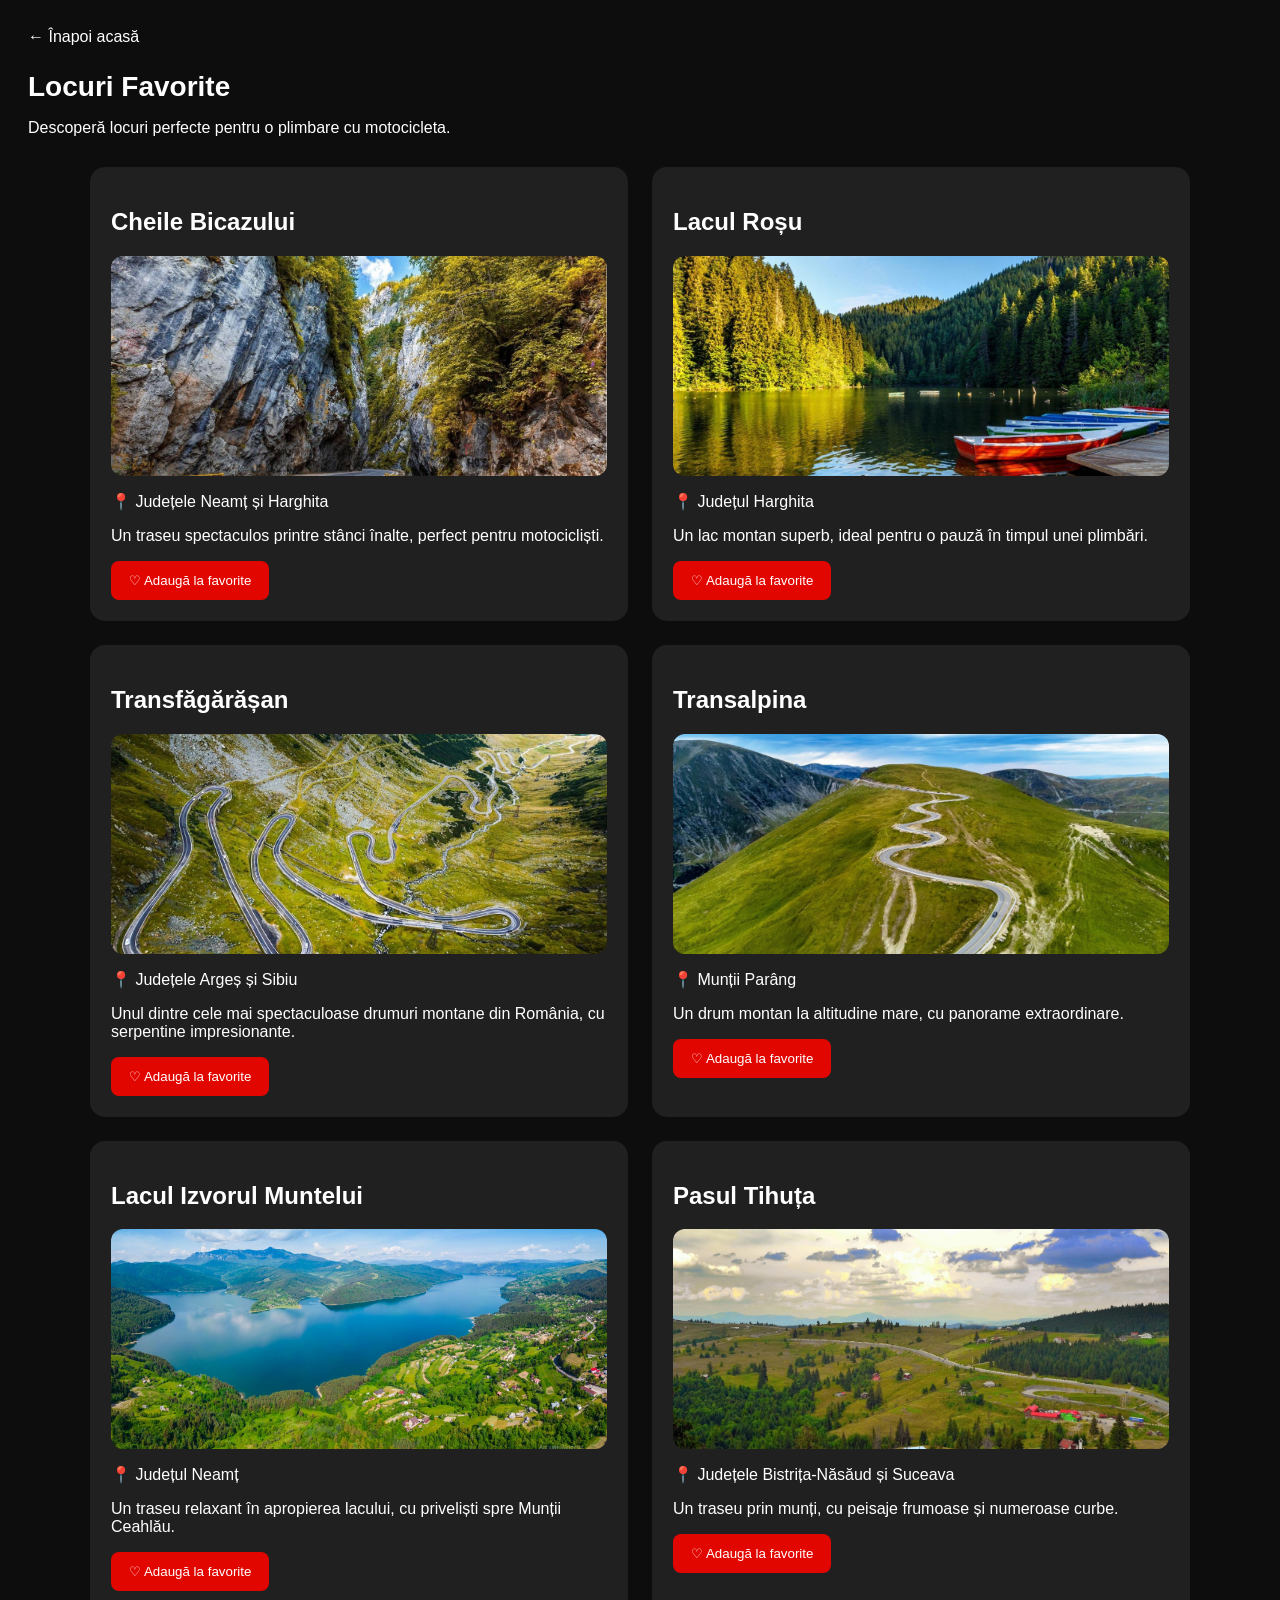
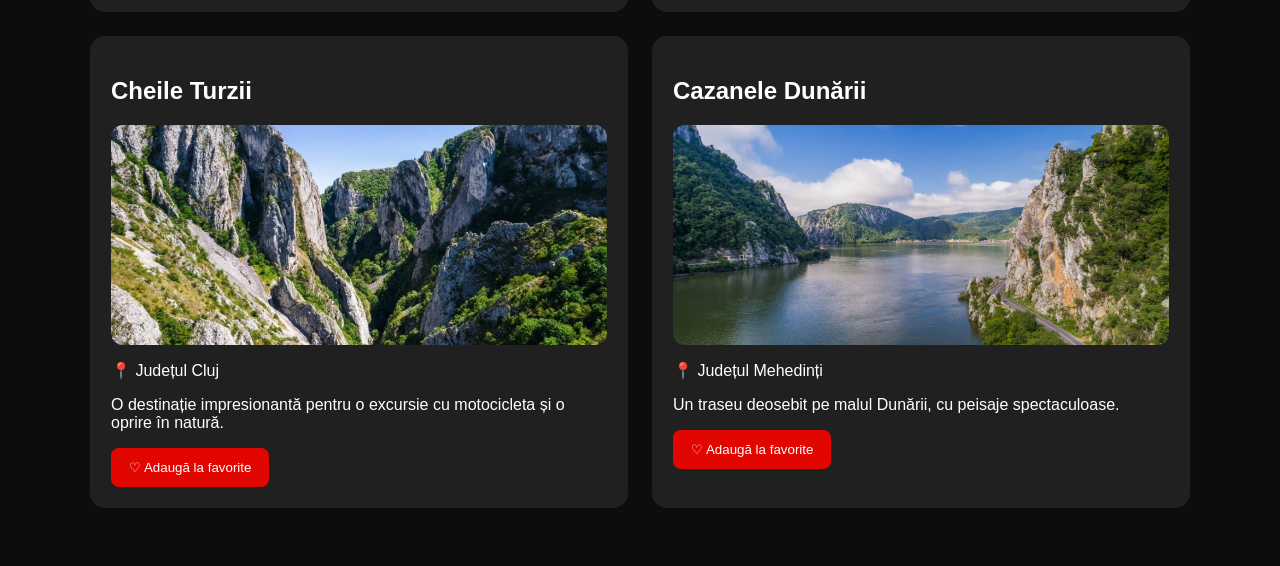
==== favorite.html @ 82aa147c "Adaugare pagina favorite, imagini si imbunatatiri frontend" ====
<!DOCTYPE html>
<html lang="ro">

<head>
    <meta charset="UTF-8">
    <meta name="viewport" content="width=device-width, initial-scale=1.0">
    <title>MotoLink - Locuri Favorite</title>
    <link rel="stylesheet" href="style.css">
</head>

<body class="favorite-page">

    <a href="index.html">← Înapoi acasă</a>

    <h1>Locuri Favorite</h1>

    <p>Descoperă locuri perfecte pentru o plimbare cu motocicleta.</p>
 
<div class="favorite-grid">
    <div class="favorite-card">
    <h2>Cheile Bicazului</h2>
    <img src="Images/cheile-bicazului.jpg" alt="Cheile Bicazului" class="favorite-image">
    <p>📍 Județele Neamț și Harghita</p>
    <p>Un traseu spectaculos printre stânci înalte, perfect pentru motocicliști.</p>
    <button type="button" class="favorite-btn" data-location="cheile-bicazului">
        ♡ Adaugă la favorite
    </button>
</div>

<div class="favorite-card">
    <h2>Lacul Roșu</h2>
    <img src="Images/lacul-rosu.jpg" alt="Lacul Roșu" class="favorite-image">
    <p>📍 Județul Harghita</p>
    <p>Un lac montan superb, ideal pentru o pauză în timpul unei plimbări.</p>
    <button type="button" class="favorite-btn" data-location="lacul-rosu">
        ♡ Adaugă la favorite
    </button>
</div>

<div class="favorite-card">
    <h2>Transfăgărășan</h2>
    <img src="Images/transfagarasan.jpg" alt="Transfăgărășan" class="favorite-image">
    <p>📍 Județele Argeș și Sibiu</p>
    <p>Unul dintre cele mai spectaculoase drumuri montane din România, cu serpentine impresionante.</p>
    <button type="button" class="favorite-btn" data-location="transfagarasan">
        ♡ Adaugă la favorite
    </button>
</div>

<div class="favorite-card">
    <h2>Transalpina</h2>
    <img src="Images/transalpina.jpg" alt="Transalpina" class="favorite-image">
    <p>📍 Munții Parâng</p>
    <p>Un drum montan la altitudine mare, cu panorame extraordinare.</p>
    <button type="button" class="favorite-btn" data-location="transalpina">
        ♡ Adaugă la favorite
    </button>
</div>

<div class="favorite-card">
    <h2>Lacul Izvorul Muntelui</h2>
    <img src="Images/izvorul-muntelui.jpg" alt="Lacul Izvorul Muntelui" class="favorite-image">
    <p>📍 Județul Neamț</p>
    <p>Un traseu relaxant în apropierea lacului, cu priveliști spre Munții Ceahlău.</p>
    <button type="button" class="favorite-btn" data-location="izvorul-muntelui">
        ♡ Adaugă la favorite
    </button>
</div>

<div class="favorite-card">
    <h2>Pasul Tihuța</h2>
    <img src="Images/pasul-tihuta.jpg" alt="Pasul Tihuța" class="favorite-image">
    <p>📍 Județele Bistrița-Năsăud și Suceava</p>
    <p>Un traseu prin munți, cu peisaje frumoase și numeroase curbe.</p>
    <button type="button" class="favorite-btn" data-location="pasul-tihuta">
        ♡ Adaugă la favorite
    </button>
</div>

<div class="favorite-card">
    <h2>Cheile Turzii</h2>
    <img src="Images/cheile-turzii.jpg" alt="Cheile Turzii" class="favorite-image">
    <p>📍 Județul Cluj</p>
    <p>O destinație impresionantă pentru o excursie cu motocicleta și o oprire în natură.</p>
    <button type="button" class="favorite-btn" data-location="cheile-turzii">
        ♡ Adaugă la favorite
    </button>
</div>

<div class="favorite-card">
    <h2>Cazanele Dunării</h2>
    <img src="Images/cazanele-dunarii.png" alt="Cazanele Dunării" class="favorite-image">
    <p>📍 Județul Mehedinți</p>
    <p>Un traseu deosebit pe malul Dunării, cu peisaje spectaculoase.</p>
    <button type="button" class="favorite-btn" data-location="cazanele-dunarii">
        ♡ Adaugă la favorite
    </button>
</div>
</div>

<script src="script.js"></script>
</body>
</html>
---- style.css ----
h1{color:#0D0D0D;}
button 
{
    color: white;
    padding: 12px 24px;
    border-radius: 8px;
    border: none;
}
.live-ride
{  background-color:#E10600;
    color:white;padding:12px 24px;
    border:none;
    border-radius:8px;
}
.sos{background-color:#FF6B00;color:white;}
.buttons
{
   
    display: flex;
    flex-direction: column;
    align-items: center;
    gap: 12px;
}
.card
{
    background-color:#F4F4F4;
    padding: 20px;
    border-radius: 12px;
    box-shadow: 0 4px 10px rgba(0,0,0,0.1);
    margin: 20px auto;
    width: 80%;
    max-width: 350px;
}
.logo 
{
    width: 300px;
    height: auto;
    display: block;
    margin: 20px auto;
}
.back-home 
{
    background-color: red;
    color: white;
    display: inline-block;
    padding: 12px 20px;
    border-radius: 8px;
    text-decoration: none;
    transition: background-color 0.3s ease;
}
.back-home:hover 
{
    background-color: darkred;
}
.home-grid 
{
    display: grid;
    grid-template-columns: 1fr 1fr;
    gap: 10px;
    max-width: 400px;
    margin: 20px auto;
    width: 90%;
    box-sizing: border-box;
}
.home-card 
{
    background-color: #F4F4F4;
    border: 1px solid #6B6B6B;
    border-radius: 25px;
    padding: 20px;
    transition: transform 0.3s ease, border-color 0.3s ease;
}
.card-icon 
{
    display: block;
    width: 24px;
    height: 24px;
    background-color: #6B6B6B;
    border-radius: 50%;
}
.moto-ai 
{
    grid-column: span 2;
}
.live-status 
{
    grid-column: span 2;
    display: flex;
    justify-content: space-between;
    align-items: center;
    background-color: #F4F4F4;
    border: 1px solid #6B6B6B;
    border-radius: 10px;
    padding: 15px;
}
.switch 
{
    position: relative;
    display: inline-block;
    width: 44px;
    height: 24px;
}

.ride-toggle 
{
    position: absolute;
    opacity: 0;
    width: 100%;
    height: 100%;
    margin: 0;
    cursor: pointer;
    z-index: 1;
}

.slider 
{
    position: absolute;
    inset: 0;
    background-color: #6B6B6B;
    border-radius: 24px;
    pointer-events: none;
}

.slider::before 
{
    content: "";
    position: absolute;
    width: 18px;
    height: 18px;
    left: 3px;
    top: 3px;
    background-color: white;
    border-radius: 50%;
    transition: transform 0.3s ease;
}

.ride-toggle:checked + .slider 
{
    background-color: #E10600;
}

.ride-toggle:checked + .slider::before 
{
    transform: translateX(20px);
}
.bottom-nav 
{
    display: grid;
    grid-template-columns: 1fr 1fr 1fr 1fr 1fr;
    align-items: center;
    justify-items: center;
    background-color: #F4F4F4;
    padding: 15px;
    border-top: 1px solid #6B6B6B;
    position: fixed;
    bottom: 0;
    left: 0;
    width: 100%;
    box-sizing: border-box;
}
.bottom-nav a 
{
    text-decoration: none;
    color: #0D0D0D;
    font-weight: 600;
    font-size: 14px;
}
.bottom-nav button 
{
    background-color: #0D0D0D;
    color: white;
    border: none;
    border-radius: 50%;
    width: 50px;
    height: 50px;
    font-size: 28px;
    cursor: pointer;

    display: flex;
    justify-content: center;
    align-items: center;
}
.home-card svg 
{
    color: #E10600;
    width: 28px;
    height: 28px;
    stroke-width: 2;
}
.bottom-nav a 
{
    display: flex;
    flex-direction: column;
    align-items: center;
    gap: 5px;
}
.bottom-nav a.active 
{
    color: #E10600;
}
.bottom-nav a.active svg 
{
    color: #E10600;
}
.home-card 
{
    text-decoration: none;
    color: #0D0D0D;
}
.home-card:hover 
{
    transform: translateY(-5px);
    border-color: #E10600;
}
.home-card:active 
{
    transform: scale(0.97);
}
.quick-menu 
{
    display: none;
    position: fixed;
    bottom: 90px;
    left: 50%;
    transform: translateX(-50%);
    background-color: #0D0D0D;
    color: white;
    padding: 15px;
    border-radius: 12px;
    z-index: 10;
}
.quick-menu button 
{
    display: flex;
    width: 100%;
    background-color: transparent;
    color: white;
    border: none;
    padding: 12px;
    text-align: left;
    cursor: pointer;
    transition: background-color 0.3s ease;
    align-items: center;
    gap: 10px;
}
.quick-menu button:hover 
{
    background-color: #333333;
}
.quick-menu button svg 
{
    width: 20px;
    height: 20px;
    color: #E10600;
}
.incident-form 
{
    display: none;
    position: fixed;
    top: 50%;
    left: 50%;
    transform: translate(-50%, -50%);
    background-color: #F4F4F4;
    padding: 25px;
    border-radius: 15px;
    width: 85%;
    max-width: 350px;
    box-sizing: border-box;
    z-index: 100;
}
.incident-form select,
.incident-form textarea 
{
    display: block;
    width: 100%;
    margin-top: 10px;
    margin-bottom: 15px;
    box-sizing: border-box;
}
.quick-menu a {
    display: flex;
    align-items: center;
    gap: 10px;

    color: white;
    text-decoration: none;
    font-size: 14px;
    padding: 10px;
}

.quick-menu a:visited 
{
    color: white;
}

.quick-menu a svg {
    color: #E10600;
    width: 20px;
    height: 20px;
}
/* Pagina raportare incident */
body:has(.incident-report) {
    background-color: #0D0D0D;
    color: #F4F4F4;
    font-family: Arial, sans-serif;
    padding: 20px;
}
.incident-report {
    background-color: #1B1B1B;
    padding: 20px;
    border-radius: 15px;
    max-width: 400px;
    margin: 25px auto;
}
body.incident-page .submit-incident 
{
    position: relative;
    z-index: 999;
    pointer-events: auto;
}
body.incident-page .submit-incident 
{
    background-color: #E10600;
    color: white;
    border: none;
    padding: 15px;
    border-radius: 10px;
    width: 100%;
    font-size: 16px;
    font-weight: bold;
    cursor: pointer;
    transition: background-color 0.2s ease, transform 0.2s ease;
}

body.incident-page .submit-incident:hover
 {
    background-color: #B80500;
}

body.incident-page .submit-incident:active 
{
    transform: scale(0.97);
    background-color: #900400;
}
body.incident-page .incident-report 
{
    display: flex;
    flex-direction: column;
    gap: 12px;
}

body.incident-page .incident-report label 
{
    display: block;
    width: 100%;
    margin: 0;
    color: white;
}

body.incident-page .incident-report select,
body.incident-page .incident-report textarea 
{
    display: block;
    width: 100%;
    box-sizing: border-box;
    padding: 12px;
    margin-bottom: 10px;
    background-color: #292929;
    color: white;
    border: 1px solid #444;
    border-radius: 8px;
}

body.favorite-page 
{
    background-color: #0D0D0D;
    color: white;
    font-family: Arial, sans-serif;
    padding: 20px;
}

.favorite-card 
{
    background-color: #202020;
    padding: 20px;
    border-radius: 15px;
    max-width: 400px;
    margin: 20px auto;
}
body.favorite-page .favorite-btn 
{
    background-color: #E10600;
    color: white;
    border: none;
    border-radius: 8px;
    padding: 12px 18px;
    cursor: pointer;
    transition: transform 0.2s ease;
}

body.favorite-page .favorite-btn:active 
{
    transform: scale(0.95);
}
body.favorite-page .favorite-btn.saved 
{
    background-color: #333333;
    color: #FFFFFF;
    border: 1px solid #E10600;
}
body.favorite-page h1 
{
    display: block;
    color: #FFFFFF;
    font-size: 28px;
    font-weight: bold;
    margin: 25px 0 15px;
}
body.favorite-page .favorite-card 
{
    transition: transform 0.3s ease, border-color 0.3s ease;
    border: 1px solid transparent;
}

body.favorite-page .favorite-card:hover 
{
    transform: translateY(-5px);
    border-color: #E10600;
}

body.favorite-page .favorite-grid 
{
    display: grid;
    grid-template-columns: repeat(2, minmax(0, 1fr));
    gap: 24px;
    max-width: 1100px;
    margin: 30px auto;
}

body.favorite-page .favorite-grid .favorite-card 
{
    width: 100%;
    max-width: none;
    margin: 0;
    box-sizing: border-box;
}

@media (max-width: 650px) 
{
    body.favorite-page .favorite-grid 
    {
        grid-template-columns: 1fr;
    }
}

body.favorite-page .favorite-image 
{
    width: 100%;
    height: 220px;
    object-fit: cover;
    border-radius: 12px;
    display: block;
    margin-bottom: 15px;
}
body.favorite-page > a 
{
    color: white;
    text-decoration: none;
    font-weight: 500;
}

body.favorite-page > a:hover {
    color: #E10600;
}
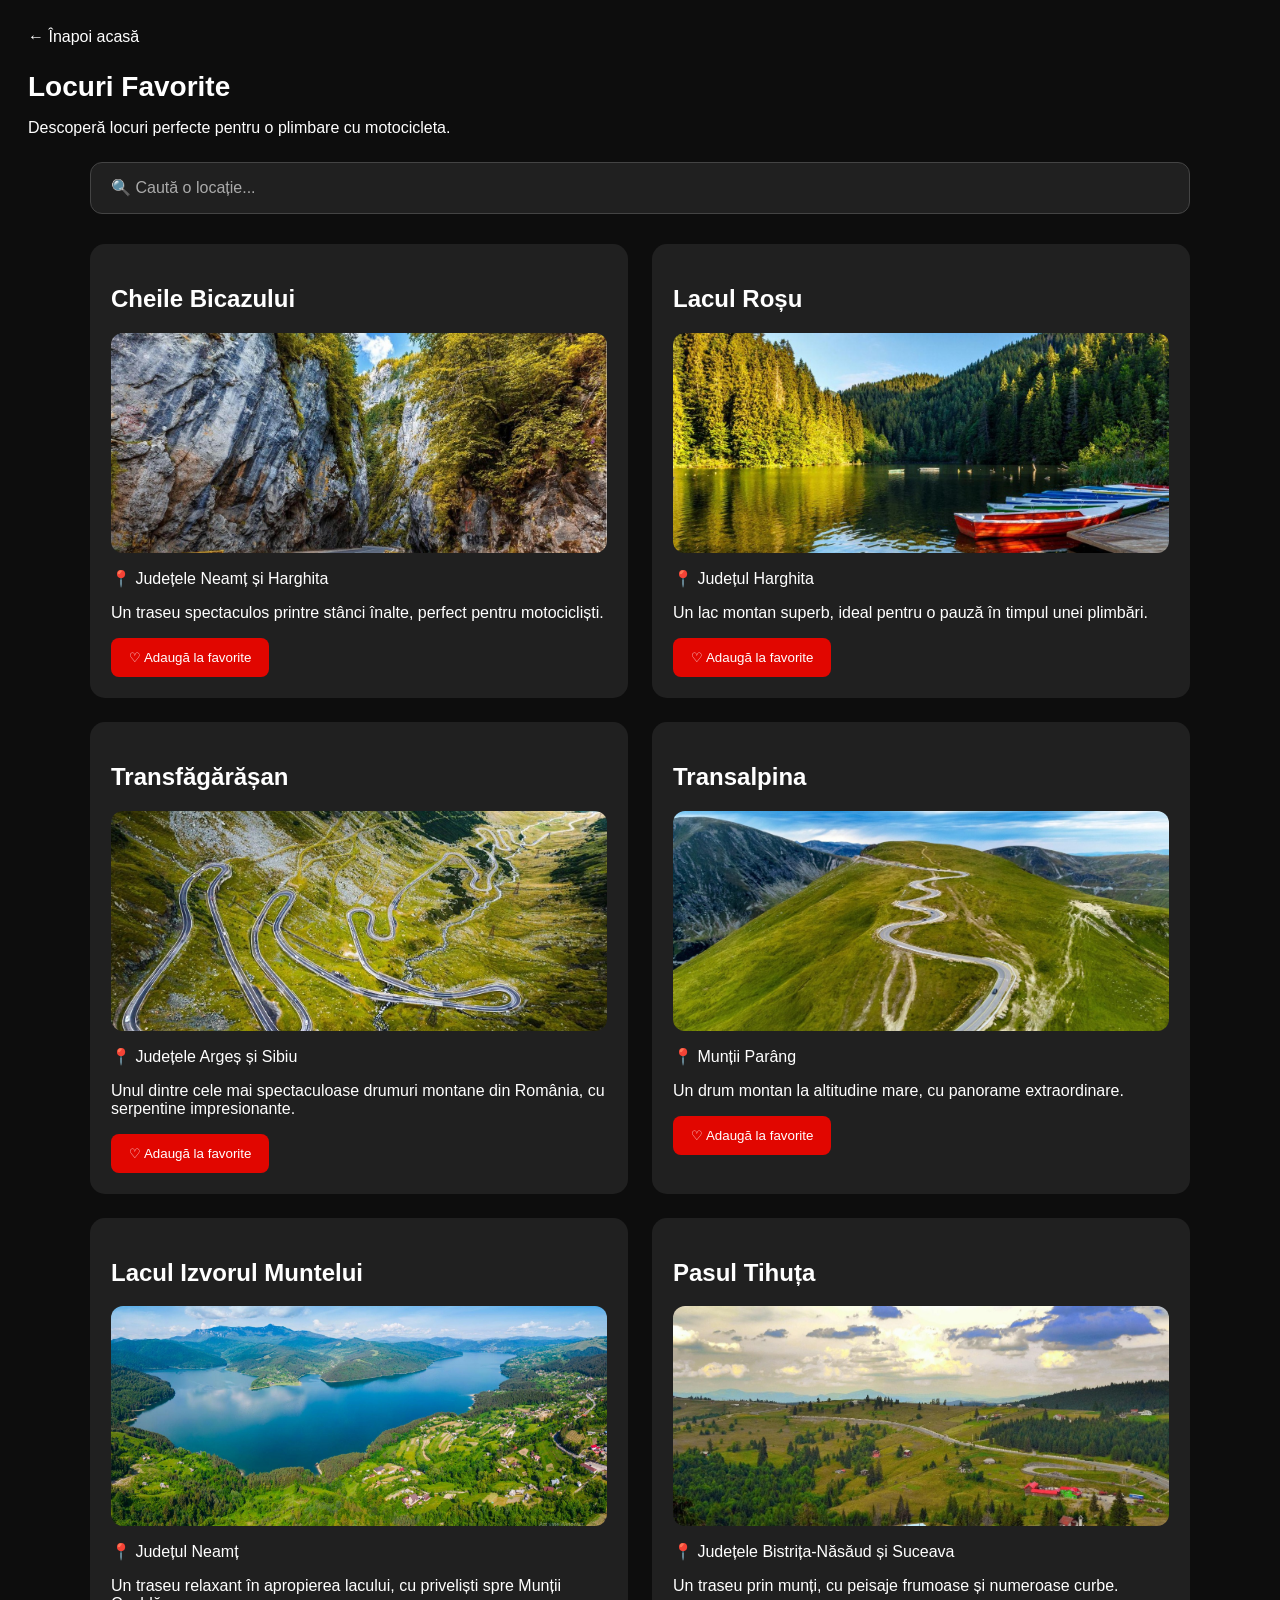
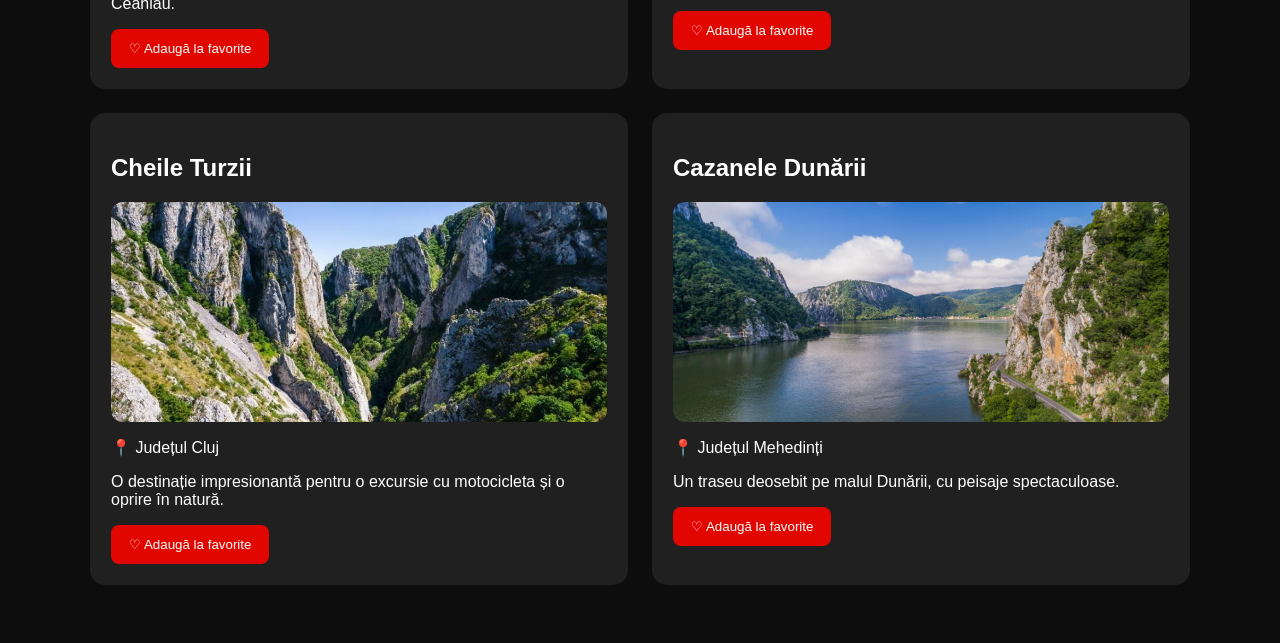
==== commit d8273a28: "Adaugare harta GPS, prieteni si profil MotoLink" ====
--- a/favorite.html
+++ b/favorite.html
@@ -15,6 +15,15 @@
     <h1>Locuri Favorite</h1>
 
     <p>Descoperă locuri perfecte pentru o plimbare cu motocicleta.</p>
+   <div class="favorite-search">
+    <input
+        type="text"
+        id="search-location"
+        placeholder="🔍 Caută o locație..."
+    >
+</div>
+
+
  
 <div class="favorite-grid">
     <div class="favorite-card">
--- a/style.css
+++ b/style.css
@@ -472,4 +472,219 @@
 body.favorite-page > a:hover {
     color: #E10600;
 }
-
+/* Bara de cautare - Locuri Favorite */
+body.favorite-page .favorite-search {
+    max-width: 1100px;
+    margin: 25px auto;
+}
+
+body.favorite-page #search-location {
+    width: 100%;
+    padding: 16px 20px;
+    background-color: #202020;
+    color: white;
+    border: 1px solid #444;
+    border-radius: 12px;
+    font-size: 16px;
+    box-sizing: border-box;
+    outline: none;
+    transition: border-color 0.3s ease;
+}
+
+body.favorite-page #search-location:focus 
+{
+    border-color: #E10600;
+}
+
+body.favorite-page #search-location::placeholder 
+{
+    color: #AAAAAA;
+}
+body.map-page 
+{
+    background-color: #0D0D0D;
+    color: white;
+    font-family: Arial, sans-serif;
+    padding: 20px;
+}
+
+#map 
+{
+    width: 100%;
+    height: 500px;
+    border-radius: 12px;
+}
+@media (max-width: 650px) {
+    body.map-page {
+        padding: 10px;
+    }
+
+    body.map-page #map {
+        width: 100%;
+        height: 75vh;
+        border-radius: 12px;
+    }
+}
+body.friends-page {
+    background-color: #0D0D0D;
+    color: white;
+    font-family: Arial, sans-serif;
+    padding: 20px;
+}
+
+.friends-container {
+    max-width: 700px;
+    margin: 30px auto;
+}
+
+.friend-card {
+    display: flex;
+    align-items: center;
+    gap: 20px;
+    background-color: #202020;
+    padding: 20px;
+    border-radius: 15px;
+}
+
+.friend-avatar {
+    background-color: #333;
+    border-radius: 50%;
+    padding: 15px;
+}
+
+.friend-info {
+    flex: 1;
+}
+
+.add-friend-btn {
+    background-color: #E10600;
+    color: white;
+    border: none;
+    border-radius: 8px;
+    padding: 12px;
+    cursor: pointer;
+}
+
+@media (max-width: 650px) {
+    .friend-card {
+        flex-wrap: wrap;
+    }
+}
+body.profile-page {
+    background-color: #0D0D0D;
+    color: white;
+    font-family: Arial, sans-serif;
+    padding: 20px;
+}
+
+.profile-container {
+    background-color: #202020;
+    max-width: 500px;
+    margin: 30px auto;
+    padding: 30px;
+    border-radius: 18px;
+    text-align: center;
+}
+
+.profile-avatar {
+    width: 90px;
+    height: 90px;
+    background-color: #333;
+    border-radius: 50%;
+    display: flex;
+    align-items: center;
+    justify-content: center;
+    margin: 0 auto 20px;
+}
+
+.profile-avatar svg {
+    width: 45px;
+    height: 45px;
+}
+
+.profile-username {
+    color: #AAA;
+}
+
+.profile-details {
+    margin: 25px 0;
+    line-height: 1.8;
+}
+
+.profile-stats {
+    display: flex;
+    justify-content: space-around;
+    gap: 10px;
+    margin: 25px 0;
+}
+
+.profile-stats div {
+    display: flex;
+    flex-direction: column;
+    gap: 8px;
+}
+
+.profile-stats strong {
+    font-size: 24px;
+    color: #E10600;
+}
+
+.profile-stats span {
+    font-size: 13px;
+    color: #AAA;
+}
+
+.edit-profile-btn {
+    background-color: #E10600;
+    color: white;
+    border: none;
+    border-radius: 10px;
+    padding: 14px 24px;
+    cursor: pointer;
+    width: 100%;
+    font-size: 15px;
+}
+
+@media (max-width: 650px) {
+    .profile-container {
+        padding: 20px;
+    }
+}
+
+#edit-profile-form[hidden] {
+    display: none;
+}
+
+#edit-profile-form {
+    display: flex;
+    flex-direction: column;
+    gap: 15px;
+    margin-top: 20px;
+}
+
+#edit-profile-form input,
+#edit-profile-form textarea {
+    background-color: #333;
+    color: white;
+    border: 1px solid #555;
+    border-radius: 10px;
+    padding: 14px;
+    font-size: 15px;
+    font-family: Arial, sans-serif;
+}
+
+#edit-profile-form input:focus,
+#edit-profile-form textarea:focus {
+    outline: none;
+    border-color: #E10600;
+}
+
+#edit-profile-form button {
+    background-color: #E10600;
+    color: white;
+    border: none;
+    border-radius: 10px;
+    padding: 14px;
+    cursor: pointer;
+}
+
